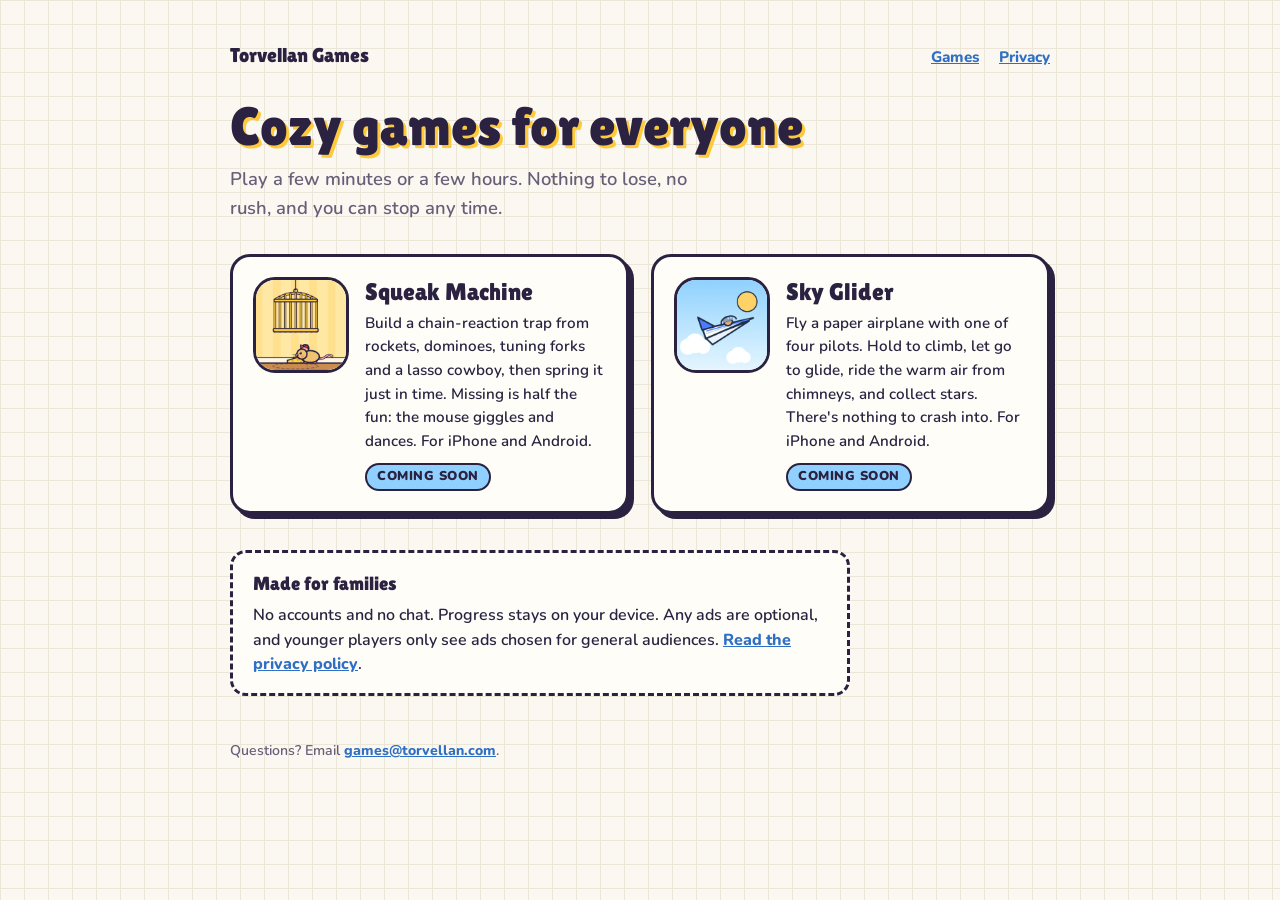
==== index.html @ e633386a "games.torvellan.com: home page, privacy policy, app-ads.txt A small public site for Squeak Machine a" ====
<!doctype html>
<html lang="en">
<head>
<meta charset="utf-8">
<meta name="viewport" content="width=device-width, initial-scale=1">
<title>Torvellan Games</title>
<meta name="description" content="Cozy games for kids and grown-ups: Squeak Machine and Sky Glider. Nothing to lose, stop any time.">
<link rel="icon" href="img/squeak-machine.png">
<link rel="preconnect" href="https://fonts.googleapis.com">
<link rel="preconnect" href="https://fonts.gstatic.com" crossorigin>
<link href="https://fonts.googleapis.com/css2?family=Lilita+One&family=Nunito:wght@600;800;900&display=swap" rel="stylesheet">
<link rel="stylesheet" href="style.css">
</head>
<body>
<div class="wrap">
  <header class="site">
    <a class="brand" href="./">Torvellan Games</a>
    <nav class="site" aria-label="Site">
      <a href="./">Games</a>
      <a href="privacy.html">Privacy</a>
    </nav>
  </header>

  <h1>Cozy games for everyone</h1>
  <p class="lead">Play a few minutes or a few hours. Nothing to lose, no rush, and you can stop any time.</p>

  <section class="games" aria-label="Our games">
    <article class="game">
      <img src="img/squeak-machine.png" alt="Squeak Machine app icon: a mouse nibbling cheese under a hanging cage" width="96" height="96">
      <div>
        <h2>Squeak Machine</h2>
        <p>Build a chain-reaction trap from rockets, dominoes, tuning forks and a lasso cowboy, then spring it just in time. Missing is half the fun: the mouse giggles and dances. For iPhone and Android.</p>
        <span class="soon">Coming soon</span>
      </div>
    </article>
    <article class="game">
      <img src="img/sky-glider.png" alt="Sky Glider app icon: a paper airplane in a blue sky" width="96" height="96">
      <div>
        <h2>Sky Glider</h2>
        <p>Fly a paper airplane with one of four pilots. Hold to climb, let go to glide, ride the warm air from chimneys, and collect stars. There's nothing to crash into. For iPhone and Android.</p>
        <span class="soon">Coming soon</span>
      </div>
    </article>
  </section>

  <section class="promise">
    <h2>Made for families</h2>
    <p>No accounts and no chat. Progress stays on your device. Any ads are optional, and younger players only see ads chosen for general audiences. <a href="privacy.html">Read the privacy policy</a>.</p>
  </section>

  <footer class="site">
    <p>Questions? Email <a href="mailto:games@torvellan.com">games@torvellan.com</a>.</p>
  </footer>
</div>
</body>
</html>
---- style.css ----
/* games.torvellan.com — a small toy-shelf of a site for two cozy games.
   Paper background with a faint grid (Sky Glider's notebook), ink outlines and offset shadows (Squeak Machine's toy box). */
:root{
  --paper:#fbf8f1; --grid:#ece6d8; --card:#fffdf8;
  --ink:#2b2140; --muted:#675f78; --yellow:#ffc93c; --blue:#2f6fc4; --sky:#8fd0ff;
  --display:"Lilita One","Arial Rounded MT Bold","Trebuchet MS",sans-serif;
  --body:"Nunito",ui-rounded,"Segoe UI",system-ui,sans-serif;
  color-scheme:light;
}
*{box-sizing:border-box}
body{margin:0; font-family:var(--body); font-weight:600; color:var(--ink); line-height:1.55;
  background-color:var(--paper);
  background-image:linear-gradient(var(--grid) 1px, transparent 1px), linear-gradient(90deg, var(--grid) 1px, transparent 1px);
  background-size:24px 24px}
a{color:var(--blue); font-weight:800}
a:focus-visible{outline:3px solid var(--yellow); outline-offset:2px}
.wrap{max-width:860px; margin:0 auto; padding-inline:20px; padding-block:40px 56px}
header.site{display:flex; flex-wrap:wrap; align-items:baseline; justify-content:space-between; gap:8px 20px; margin-bottom:28px}
.brand{font-family:var(--display); font-weight:400; font-size:1.25rem; text-decoration:none; color:var(--ink)}
nav.site a{margin-left:16px; font-size:.95rem}
nav.site a:first-child{margin-left:0}
h1{font-family:var(--display); font-weight:400; font-size:clamp(2.2rem, 7vw, 3.4rem); line-height:1; margin:0 0 12px;
  text-shadow:3px 3px 0 var(--yellow)}
.lead{font-size:1.15rem; max-width:44ch; margin:0 0 32px; color:var(--muted)}
.games{display:grid; grid-template-columns:repeat(auto-fit, minmax(260px, 1fr)); gap:22px}
.game{background:var(--card); border:3px solid var(--ink); border-radius:20px; box-shadow:5px 5px 0 var(--ink);
  padding:20px; display:grid; grid-template-columns:96px 1fr; gap:16px; align-items:start}
.game img{width:96px; height:96px; border-radius:22px; border:3px solid var(--ink)}
.game h2{font-family:var(--display); font-weight:400; font-size:1.5rem; line-height:1.1; margin:2px 0 6px}
.game p{margin:0 0 10px; font-size:.95rem}
.soon{display:inline-block; font-size:.8rem; font-weight:900; letter-spacing:.04em; text-transform:uppercase;
  background:var(--sky); border:2px solid var(--ink); border-radius:999px; padding:2px 10px}
.promise{margin-top:36px; background:var(--card); border:3px dashed var(--ink); border-radius:16px; padding:16px 20px; max-width:620px}
.promise h2{font-family:var(--display); font-weight:400; font-size:1.2rem; margin:0 0 4px}
.promise p{margin:0}
footer.site{margin-top:44px; font-size:.88rem; color:var(--muted)}

/* privacy policy */
.doc{max-width:68ch}
.doc h1{font-size:clamp(2rem, 6vw, 2.8rem)}
.doc h2{font-family:var(--display); font-weight:400; font-size:1.35rem; margin:30px 0 6px}
.doc p, .doc li{font-size:1rem}
.doc ul{padding-left:1.2em}
.meta{color:var(--muted); font-size:.95rem; margin:0 0 20px}
.draft{background:#fff3c9; border:2px solid var(--ink); border-radius:12px; padding:10px 14px; font-size:.92rem}
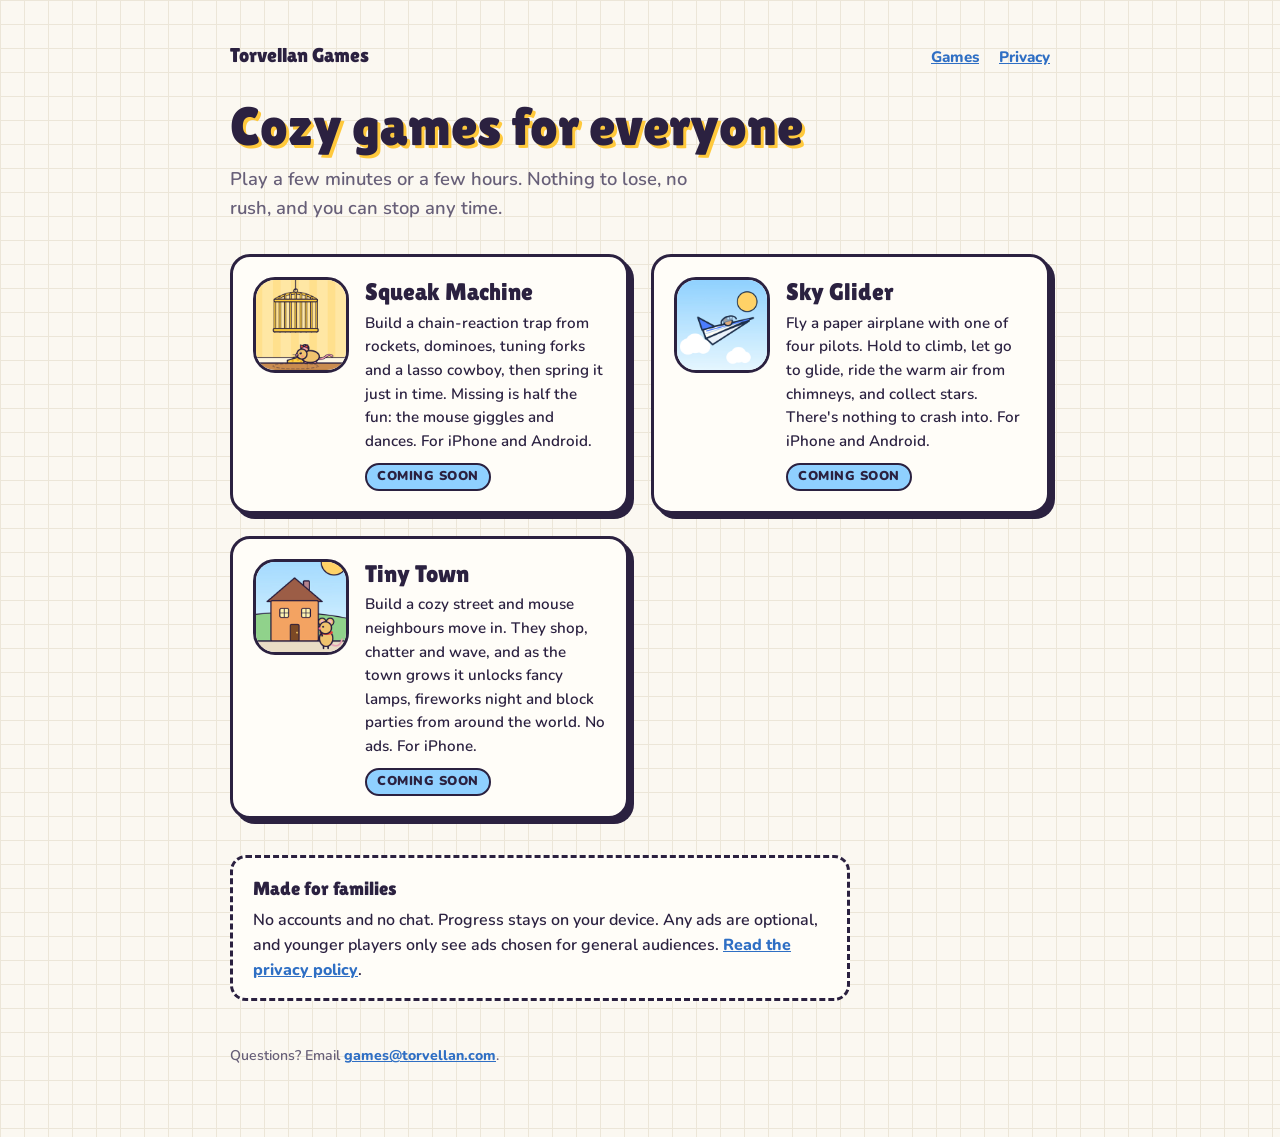
==== commit 59e1e38b: "Add Tiny Town to the home page and privacy policy Tiny Town has no ads, collects nothing and never g" ====
--- a/index.html
+++ b/index.html
@@ -4,7 +4,7 @@
 <meta charset="utf-8">
 <meta name="viewport" content="width=device-width, initial-scale=1">
 <title>Torvellan Games</title>
-<meta name="description" content="Cozy games for kids and grown-ups: Squeak Machine and Sky Glider. Nothing to lose, stop any time.">
+<meta name="description" content="Cozy games for kids and grown-ups: Squeak Machine, Sky Glider and Tiny Town. Nothing to lose, stop any time.">
 <link rel="icon" href="img/squeak-machine.png">
 <link rel="preconnect" href="https://fonts.googleapis.com">
 <link rel="preconnect" href="https://fonts.gstatic.com" crossorigin>
@@ -41,6 +41,14 @@
         <span class="soon">Coming soon</span>
       </div>
     </article>
+    <article class="game">
+      <img src="img/tiny-town.png" alt="Tiny Town app icon: a mouse waving in front of a little house" width="96" height="96">
+      <div>
+        <h2>Tiny Town</h2>
+        <p>Build a cozy street and mouse neighbours move in. They shop, chatter and wave, and as the town grows it unlocks fancy lamps, fireworks night and block parties from around the world. No ads. For iPhone.</p>
+        <span class="soon">Coming soon</span>
+      </div>
+    </article>
   </section>
 
   <section class="promise">
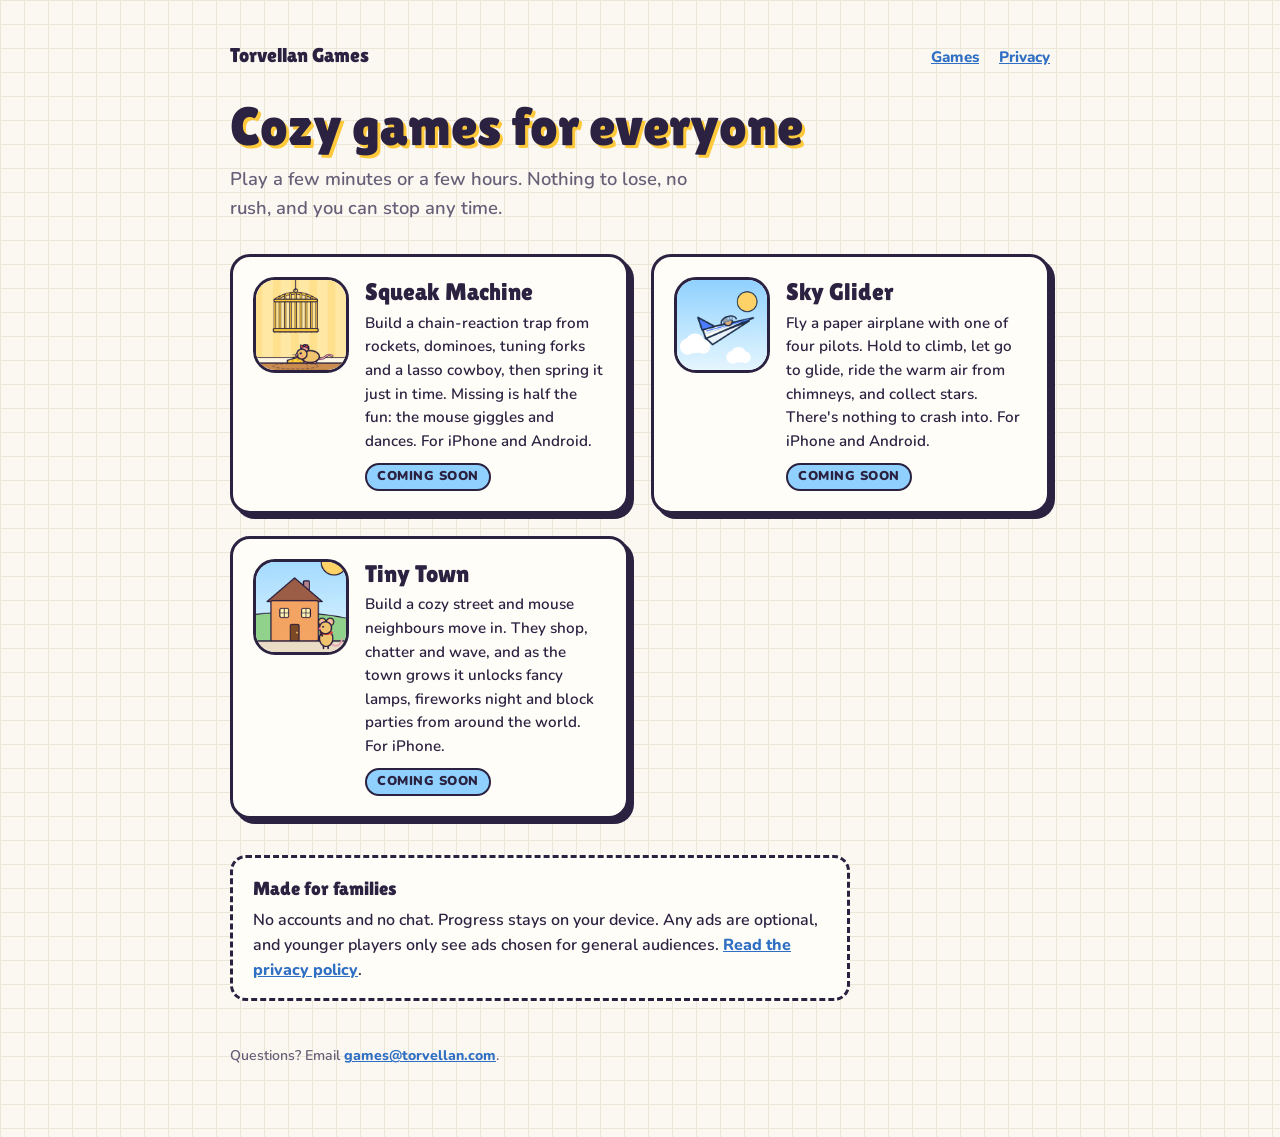
==== commit 3399de02: "Tiny Town now has the same optional reward ads as the other games The privacy policy's ads section c" ====
--- a/index.html
+++ b/index.html
@@ -45,7 +45,7 @@
       <img src="img/tiny-town.png" alt="Tiny Town app icon: a mouse waving in front of a little house" width="96" height="96">
       <div>
         <h2>Tiny Town</h2>
-        <p>Build a cozy street and mouse neighbours move in. They shop, chatter and wave, and as the town grows it unlocks fancy lamps, fireworks night and block parties from around the world. No ads. For iPhone.</p>
+        <p>Build a cozy street and mouse neighbours move in. They shop, chatter and wave, and as the town grows it unlocks fancy lamps, fireworks night and block parties from around the world. For iPhone.</p>
         <span class="soon">Coming soon</span>
       </div>
     </article>
